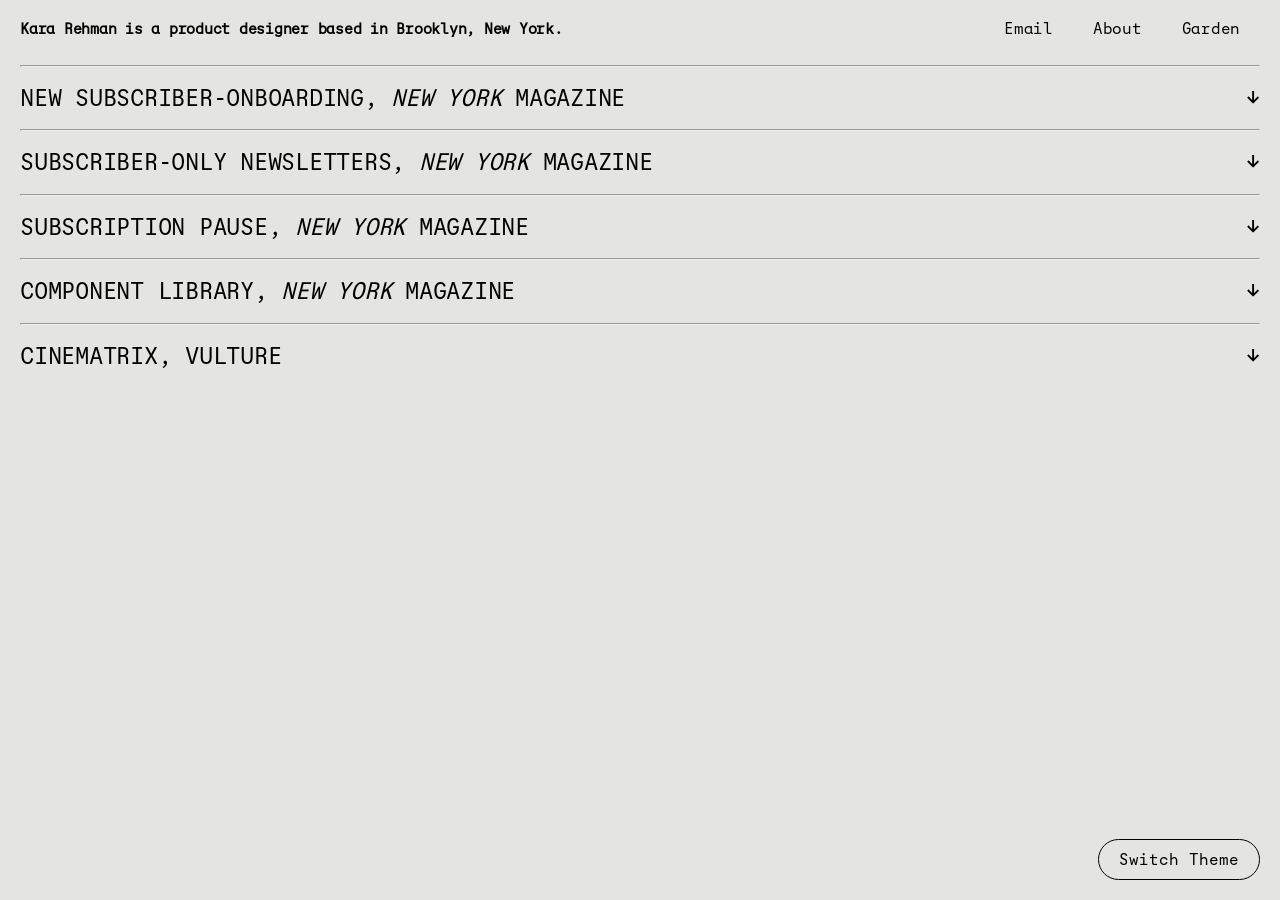
==== index.html @ 1048202b "Update index.html" ====
<html>
  <head>
     <title>Kara Rehman</title>
     <meta property="og:title" content="Kara Rehman">
     <meta property="og:type" content="website">
     <meta property="og:url" content="https://kararehman.github.io/">
     <meta property="og:description" content="Kara Rehman is a product designer based in Brooklyn, New York.">
     <meta property="og:site_name" content="Kara Rehman">
     <meta property="og:image" content="docs/mobileonboardingflow.png">
     <meta name="viewport" content="width=device-width, initial-scale=1.0">
     <link href="line.css">
    <link id="theme-stylesheet" rel="stylesheet" href="style.css">
  </head>
  
<body>
<div class="header">
       <h1>Kara Rehman is a product designer based in Brooklyn, New York.</h1>
  <div class="navigation">
    <div class="navbutton"><a href="mailto: karaewilson16@gmail.com">Email</a></div>
    <div class="navbutton"><a href="about.html">About</a></div>
    <div class="navbutton"><a href="garden.html">Garden</a></div>

    </div>
    </div>
  
       <div class="river">
         <div class="projectcard"><hr>
            <div class="projectcontent">
              <div class="projecttext">
              <div class="collapsedpreview">
                <div class="projectname">New Subscriber-Onboarding, <i>New York</i> Magazine</div><div class="projectname">↓</div></div></div>
                <div class="expandedpreview">
                <div class="projectdescription">Project Goal: design an onboarding experience for new subscribers after they have created an account and paid for their subscription that feels quick and gets the user back to the article reading experience in a way that is as frictionless as possible.
                <br><br>
                  Project Impact: increased newsletter sign-ups and marketing email engagement, strengthening retention
                </div>
                  <div class="imgcarousel"><div class="projectimg"> <img src='docs/onboardingviewports.png'></div><div class="projectimg"> <img src='docs/mobileonboardingflow.png'></div><div class="projectimg"> <img src='docs/onboardingentrypoint.png'></div><div class="projectimg"> <img src='docs/mobileonboarding-NLcard.png'></div><div class="projectimg"> <img src='docs/buttoncopy.png'></div><div class="projectimg"> <img src='docs/mobileonboarding-returntoreadingcard.png'></div></div>
                  </div>
                </div>
              </div>

         
          <div class="projectcard"><hr>
            <div class="projectcontent">
              <div class="projecttext">
              <div class="collapsedpreview">
                <div class="projectname">Subscriber-Only Newsletters, <i>New York</i> Magazine</div><div class="projectname">↓</div></div></div>
                <div class="expandedpreview">
                <div class="projectdescription">Project Goal: integrate a new editorial model of subscriber-only newsletters into the existing Newsletters experience (anonymous users can sign up for any newsletter without a subscription) so that some newsletters are deemed premium and offered only to subscribers
                
                <br><br>
                  Project Impact: increased conversion via subscriber-only newsletter sign-ups
                </div>
                  <div class="imgcarousel"><div class="projectimg"> <img src='docs/newsletterpage.png'></div><div class="projectimg"> <img src='docs/newslettersectionbefore.png'></div><div class="projectimg"> <img src='docs/newslettersectionafter.png'></div><div class="projectimg"><img src='docs/newslettercardbefore.png'></div><div class="projectimg"><img src='docs/newslettercardafter.png'></div><div class="projectimg"> <img src='docs/modals.png'></div><div class="projectimg"> <img src='docs/newslettersinregwall.png'></div></div>
                  </div>
                </div>
              </div>
     

    <div class="projectcard"><hr>
            <div class="projectcontent">
              <div class="projecttext">
              <div class="collapsedpreview">
                <div class="projectname">Subscription Pause, <i>New York</i> Magazine</div><div class="projectname">↓</div></div></div>
                <div class="expandedpreview">
                <div class="projectdescription">Project Goal: design a way for users to pause their subscription at any point in their billing cycle, taking into account that a pause can be scheduled but not officially paused until the next billing date.
                
                <br><br>
                  Project Impact: decreased subscription cancelations
                </div>
                  <div class="imgcarousel"><div class="projectimg"><img src='docs/pausetoutdesktop.png'></div><div class="projectimg"><img src='docs/managesubscription.png'></div><div class="projectimg"> <img src='docs/subspauseconfirm.png'></div><div class="projectimg"><img src='docs/subspausemobile.png'></div><div class="projectimg"><img src='docs/pausescheduled.png'></div><div class="projectimg"><img src='docs/dunning.png'></div></div>
                  </div>
                </div>
              </div>
 

    <div class="projectcard"><hr>
            <div class="projectcontent">
              <div class="projecttext">
              <div class="collapsedpreview">
                <div class="projectname">Component Library, <i>New York</i> Magazine</div><div class="projectname">↓</div></div></div>
                <div class="expandedpreview">
                <div class="projectdescription">Project Goal: build a flexible system of components for all six NYM brands that can be used for building out layouts, templates, and pages to ground all new feature design work.
                
                <br><br>
                  Project Impact: designers could assemble new subscriber experiences in a fraction of the time it used to take.
                </div>
                 <div class="imgcarousel"><div class="projectimg"> <img src='docs/articleledes.png'></div><div class="projectimg"> <img src='docs/tertiaryzonecomponent.png'></div><div class="projectimg"><img src='docs/cliffcomponent.png'></div><div class="projectimg"> <img src='docs/Regwallcomponent.png'></div></div>
                  </div>
                </div>
              </div>
        

   <div class="projectcard"><hr>
            <div class="projectcontent">
              <div class="projecttext">
              <div class="collapsedpreview">
                <div class="projectname">Cinematrix, Vulture</div><div class="projectname">↓</div></div></div>
                <div class="expandedpreview">
                <div class="projectdescription">Project Goal: restyle the <a href="https://moviegrid.io/"><u>Movie Grid</u></a> to align with Vulture brand styles while remaining faithful to the original structure of the game. 
                 <br><br>
                  Project Impact: increased page views across Vulture content, increased subscriber conversion
                
                </div>
                <div class="imgcarousel"><div class="projectimg"> <img src='docs/cinematrix.png'></div><div class="projectimg"><img src='docs/cinematrixendscreens.png'></div></div>
                  </div>
                </div>
              </div>
            </div>

         <button id="theme-toggle" onclick="toggleTheme()">Switch Theme</button>


         <script src="script.js"></script>
     </body>
</html>
---- style.css ----
@font-face {
  font-family: 'AugerMonoRegular';
  src: url('docs/AugerMonoTEST-Regular.otf');
  font-style: normal;
}

@font-face {
  font-family: 'AugerMonoLight';
  src: url('docs/AugerMonoTEST-Light.otf');
  font-style: normal;
}

@font-face {
  font-family: 'AugerMonoBold';
  src: url('docs/AugerMonoTEST-Bold.otf');
  font-style: normal;
}

@font-face {
  font-family: 'AugerMonoMedium';
  src: url('docs/AugerMonoTEST-Medium.otf');
  font-style: normal;
}

html, body {
  height: 100%;
  margin: 0;
  letter-spacing: -0.25px;
}

h1 {
  font-family: 'AugerMonoRegular', 'Courier New';
  font-size: 15px; 
  color: black;
  display: block;
  margin: 20px;
  max-width: 60%;
  align-items: center;
}

.homebutton {
  font-family: 'AugerMonoBold', 'Courier New';
  font-size: 15px; 
  color: black;
  position: fixed;
  top: 20px; 
  left: 20px; 
}

::selection {
background-color: black;
  color: white;
}

body {
  background-color: #E4E5E0;
  display: flex;
  flex-direction: column;
  min-height: 100vh;
}

.header {
  display: flex; 
  flex-direction: row; 
  justify-content: space-between; 
}

.navigation {
padding: 0px 20px; 
  display: flex;
  flex-direction: row; 
}

.navbutton {
  font-family: 'AugerMonoRegular', 'Courier New';
  font-size: 16px; 
  color: black; 
  display: flex; 
  flex-direction: row; 
  padding: 0px 20px;
  align-items: center;     /* Vertical */
}

a, a:active {
text-decoration: none;
  color: black;
}

.river {
  box-sizing: border-box;
  max-width: 100%;
  padding: 0px 20px;
}

.projectcard {
  width: 100%;
  overflow: hidden;
  flex: 1;
}

.projectcontent {
  margin: 0px;
  overflow: hidden;
}

.projectname {
  font-family: 'AugerMonoRegular', 'Courier New';
  font-size: 24px; 
  color: black;
  display: block;
  margin-bottom: 20px; 
  line-height: 110%;
  text-transform: uppercase; 
  }

.projectname:hover {
  color: red;
}


.projectdescription {
  font-family: 'AugerMonoLight', 'Courier New';
  font-size: 15px; 
  color: black;
  display: block;
  width: 60%;
  margin: 0px 0px 20px 0px;
}

.imgcarousel {
  display: flex;
  flex-direction: row;
  overflow-x: scroll;
  scroll-snap-type: x mandatory;
  align-items: center;
  gap: 16px;
  max-height: 363px;
}

.projectimg {
  padding: 10px 10px 10px 0px; 
  scroll-snap-align: start;
  height: 363px; /* set whatever max height you want */
  max-height: 363px;
  align-items: stretch;
}

.projectimg img {
  border-radius: 10px;
  height: 100%;
  width: auto;
  max-height: 100%;
  object-fit: contain;
}

.projectimg img {
  max-height: 100%;
  width: auto;
  object-fit: contain;
}

.expandedpreview {
  display: none;  
  transition: all 0.3s ease;
}

.projectcard.open .expandedpreview {
  display: block;
}

.projectcard.open .collapsedpreview .projectname:last-child {
  transform: rotate(180deg);
}

.collapsedpreview {
  position: relative; 
  top: 10px;
  display: flex;
  flex-direction: row;
  justify-content: space-between;
  align-items: center;
  cursor: pointer;
}

.collapsedpreview .projectname:last-child {
  display: inline-block;
  transition: transform 0.3s ease;
}

.collapsedpreview .projectname:first-child {
  flex: 1;
}

.aboutdescription {
  font-family: 'AugerMonoRegular', 'Courier New';
  font-size: 32px; 
  letter-spacing: -1.5px;
  color: black;
  max-width: 50ch;
  min-height: 100vh;
  margin: 60px 20px;
}

#theme-toggle {
  font-family: 'AugerMonoRegular', 'Courier New';
  font-size: 16px; 
  padding: 10px 20px; 
  border: black 1px solid; 
  border-radius: 100px;
  position: fixed; 
  bottom: 20px; 
  right: 20px; 
  cursor: pointer; 
  text-transform: none; 
  background-color: #E4E5E0;
  color: black;
}

#theme-toggle:hover {
  background-color: black;
  color: white;
  text-transform: italic; 
}

.gardentitle {
  font-family: 'AugerMonoRegular', 'Courier New';
  font-size: 64px; 
  color: black;
  display: block;
  margin: 20px;
  max-width: 60%;
}

.gardenproject-title {
  font-family: 'AugerMonoRegular', 'Courier New';
  font-size: 15px; 
  color: black;
  display: block;
  margin: 20px 0px 0px 0px;
}

.gardenproject-description {
  font-family: 'AugerMonoRegular', 'Courier New';
  font-size: 13px; 
  color: black;
  display: block;
  margin: 20px 0px 0px 0px;
}

.garden-container {
  position: relative; 
  margin: 20px;
  display: flex;
  flex-direction: row;
  grid-template-columns: repeat(auto-fit, minmax(500px, 1fr));
  gap: 1.5rem; 
}

.gardenproj-container {
  display: flex;
  flex-direction: column;
  width: 100%;
  min-width: 0;
}

.gardenimg {
  border: 1px dashed black;
  border-radius: 4px;
  max-width: 600px;
  height: auto;
  object-fit: contain;
  display: block;
  margin: 20px 0px 0px 0px;
}


/* mobile styles */

@media (min-width: 200px) and (max-width:768px) {
 body {
  margin: 0;
  padding: 20px;
}

  h1 {
  max-width: 100%;
  line-height: 115%;
  margin: 0px 0px 20px 0px;
}

.imgcarousel {
    display: flex;
    flex-direction: row;
    overflow-x: scroll;
    scroll-snap-type: x mandatory;
    -webkit-overflow-scrolling: touch;
    width: 100%;
    height: auto; /* let content define height */
    gap: 16px;
    padding: 0 16px; /* optional: inset so first/last image isn't flush to edge */
    box-sizing: border-box;
  }

.projectimg {
    flex: 0 0 calc(100% - 32px); /* subtract gap+padding so it still snaps one at a time */
    scroll-snap-align: start;
    padding: 20px 0px; /* remove right padding so it fills edge to edge */
    box-sizing: border-box;
  }

 .projectimg img {
    width: 100%;   /* fill the full width */
    height: auto;  /* maintain aspect ratio */
    object-fit: contain;
  }


.projectcard {
  overflow-x: visible; /* or remove overflow-x: hidden — it clips the carousel */
}
  
.projectcontent {
  display: flex;
  flex-direction: column;
  margin: 20px 0px;
}
  
.projecttext, .projecttext::before,
.projecttext::after  {
    width: 100%;
    padding: 0px;
    box-sizing: border-box;
}

  .projectdescription {
  width: 100%;
  }

  .links {
  display: flex; 
  flex-direction: row; 
  justify-content: start; 
  padding: 0px;
}

  .navigation {
  display: flex;
  flex-direction: column; 
}

.navbutton {
  padding: 0px;
  align-items: end;
  }
  
 .projectcard.open .expandedpreview {
    display: flex;
    flex-direction: column;
  }

  .collapsedpreview {
    position: relative;
    padding-right: 30px; /* make room for the arrow */
  }

  .collapsedpreview .projectname:last-child {
    position: absolute;
    top: 0;
    right: 0;
  }

  .aboutdescription {
  font-size: 18px;
  line-height: 110%;
  display: grid;
  align-items: center;     /* Vertical */
  width: 100%;
  margin: 40px 0px; 
}

  .river {
  box-sizing: border-box;
  max-width: 100%;
  padding: 0px;
}
  
  .projectname {
  font-size: 20px; 
  }

  .thumbnail {
  display: none;
}

  .garden-container {
  position: relative; 
  margin: 20px;
  display: flex;
  flex-direction: column;
  grid-template-columns: repeat(auto-fit, minmax(500px, 1fr));
  gap: 1.5rem; 
}

  .gardenproj-container {
    grid-template-columns: 1fr;
  }
  
}​
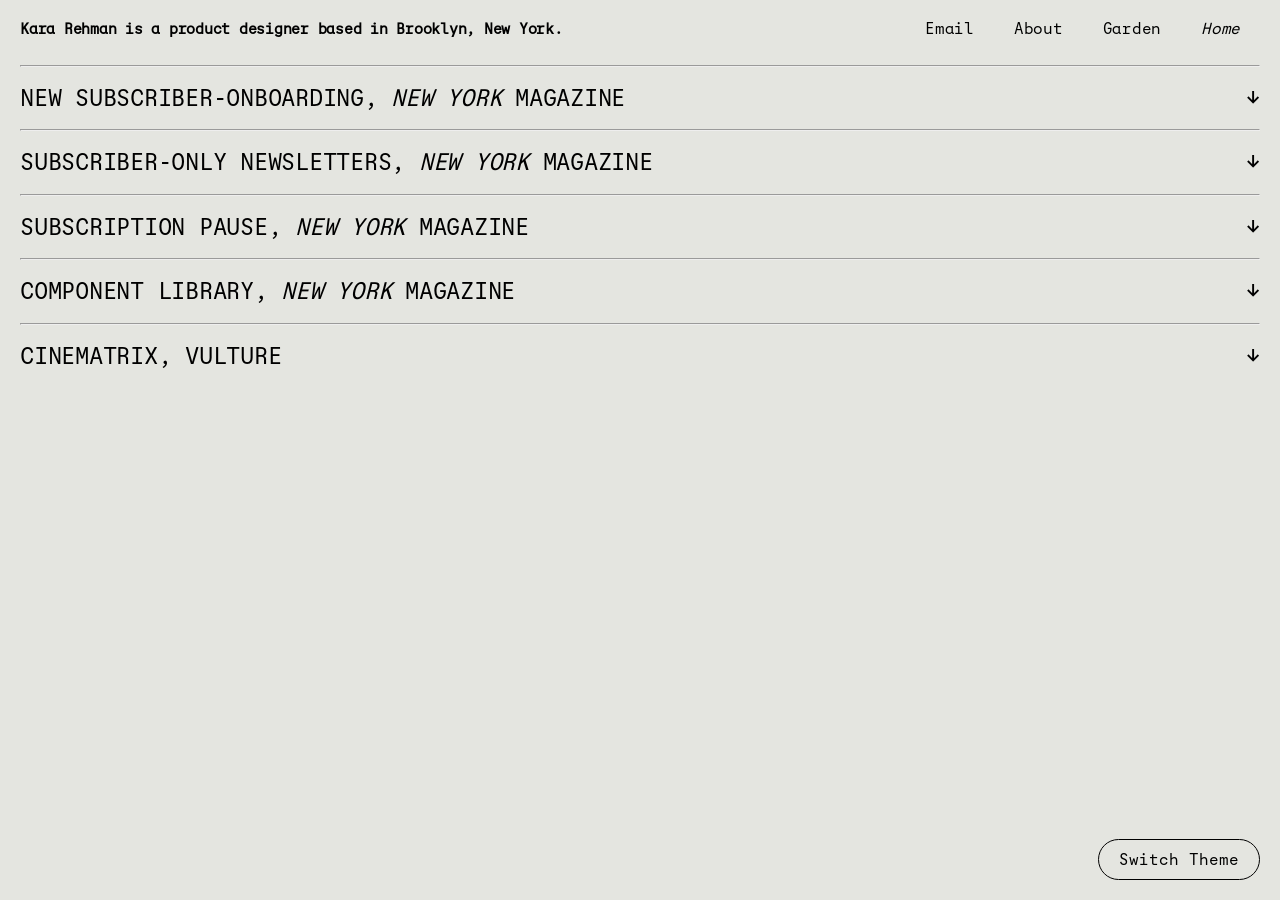
==== commit cf592f89: "Update index.html" ====
--- a/index.html
+++ b/index.html
@@ -19,6 +19,7 @@
     <div class="navbutton"><a href="mailto: karaewilson16@gmail.com">Email</a></div>
     <div class="navbutton"><a href="about.html">About</a></div>
     <div class="navbutton"><a href="garden.html">Garden</a></div>
+    <div class="navbutton"><a href="index.html"><i>Home</i></a></div>
 
     </div>
     </div>
--- a/style.css
+++ b/style.css
@@ -250,10 +250,10 @@
 .garden-container {
   position: relative; 
   margin: 20px;
-  display: flex;
-  flex-direction: row;
-  grid-template-columns: repeat(auto-fit, minmax(500px, 1fr));
-  gap: 1.5rem; 
+  display: grid;
+  grid-template-columns: repeat(2, 1fr);
+  gap: 1.5rem;
+  max-width: 1224px;
 }
 
 .gardenproj-container {
@@ -267,6 +267,7 @@
   border: 1px dashed black;
   border-radius: 4px;
   max-width: 600px;
+  width: 100%;
   height: auto;
   object-fit: contain;
   display: block;
@@ -397,7 +398,7 @@
   margin: 20px;
   display: flex;
   flex-direction: column;
-  grid-template-columns: repeat(auto-fit, minmax(500px, 1fr));
+  grid-template-columns: 1fr;
   gap: 1.5rem; 
 }
 
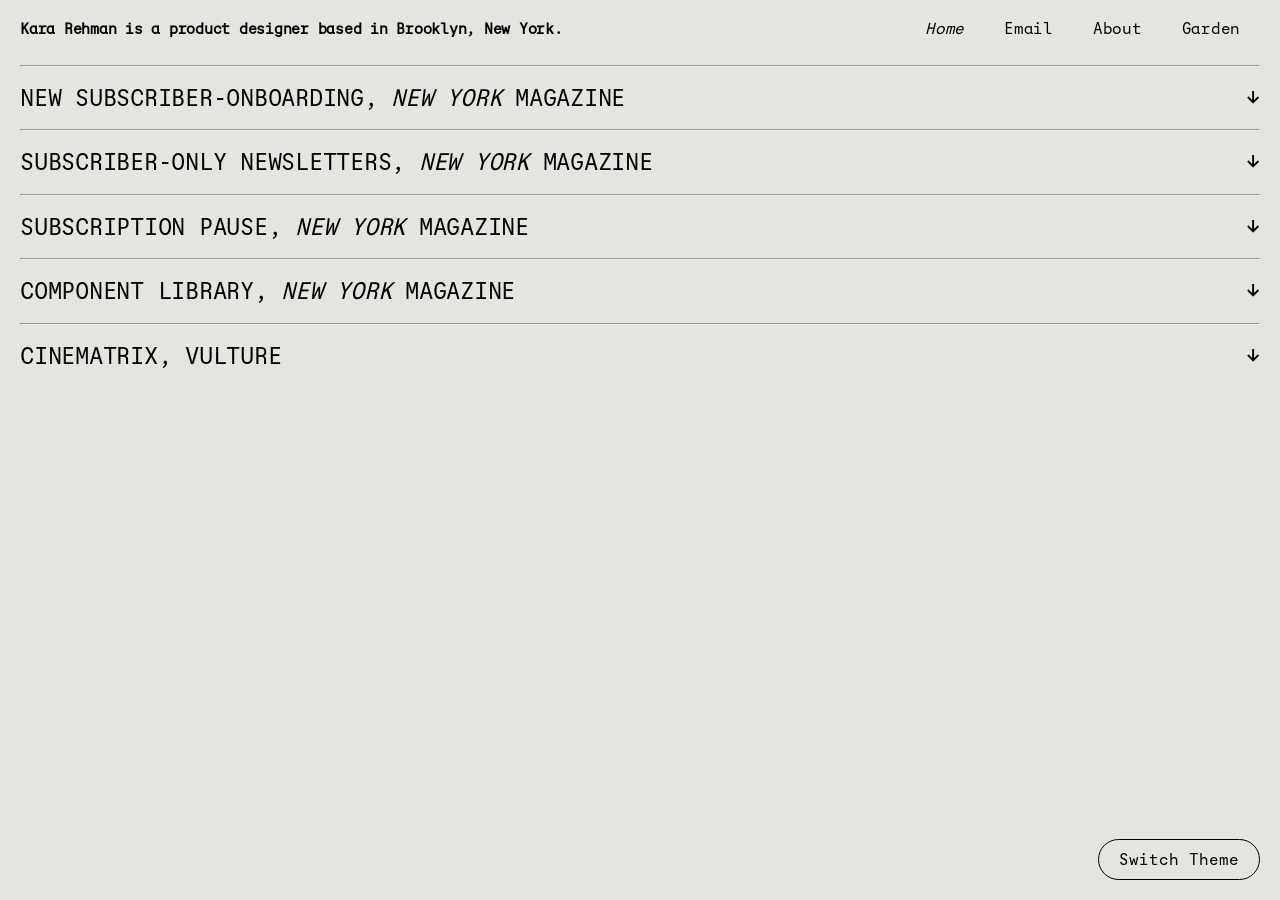
==== commit 528db3c5: "Update index.html" ====
--- a/index.html
+++ b/index.html
@@ -16,10 +16,10 @@
 <div class="header">
        <h1>Kara Rehman is a product designer based in Brooklyn, New York.</h1>
   <div class="navigation">
+    <div class="navbutton"><a href="index.html"><i>Home</i></a></div>
     <div class="navbutton"><a href="mailto: karaewilson16@gmail.com">Email</a></div>
     <div class="navbutton"><a href="about.html">About</a></div>
     <div class="navbutton"><a href="garden.html">Garden</a></div>
-    <div class="navbutton"><a href="index.html"><i>Home</i></a></div>
 
     </div>
     </div>
--- a/style.css
+++ b/style.css
@@ -79,6 +79,10 @@
   flex-direction: row; 
   padding: 0px 20px;
   align-items: center;     /* Vertical */
+}
+
+.navbutton:hover {
+  color: red; 
 }
 
 a, a:active {
@@ -214,6 +218,7 @@
   text-transform: none; 
   background-color: #E4E5E0;
   color: black;
+  display: hidden;
 }
 
 #theme-toggle:hover {
@@ -227,13 +232,13 @@
   font-size: 64px; 
   color: black;
   display: block;
-  margin: 20px;
+  margin: 20px 0px 0px 20px;
   max-width: 60%;
 }
 
 .gardenproject-title {
   font-family: 'AugerMonoRegular', 'Courier New';
-  font-size: 15px; 
+  font-size: 20px; 
   color: black;
   display: block;
   margin: 20px 0px 0px 0px;
@@ -266,10 +271,9 @@
 .gardenimg {
   border: 1px dashed black;
   border-radius: 4px;
-  max-width: 600px;
   width: 100%;
-  height: auto;
-  object-fit: contain;
+  height: 300px;
+  object-fit: cover;
   display: block;
   margin: 20px 0px 0px 0px;
 }
@@ -286,7 +290,8 @@
   h1 {
   max-width: 100%;
   line-height: 115%;
-  margin: 0px 0px 20px 0px;
+  margin: 20px 0px 0px 0px;
+  position: relative; 
 }
 
 .imgcarousel {
@@ -346,7 +351,11 @@
 
   .navigation {
   display: flex;
-  flex-direction: column; 
+  flex-direction: row; 
+  position: fixed;
+    top: 20px;
+  margin: 20px 0px;
+  justify-content: space-between;
 }
 
 .navbutton {
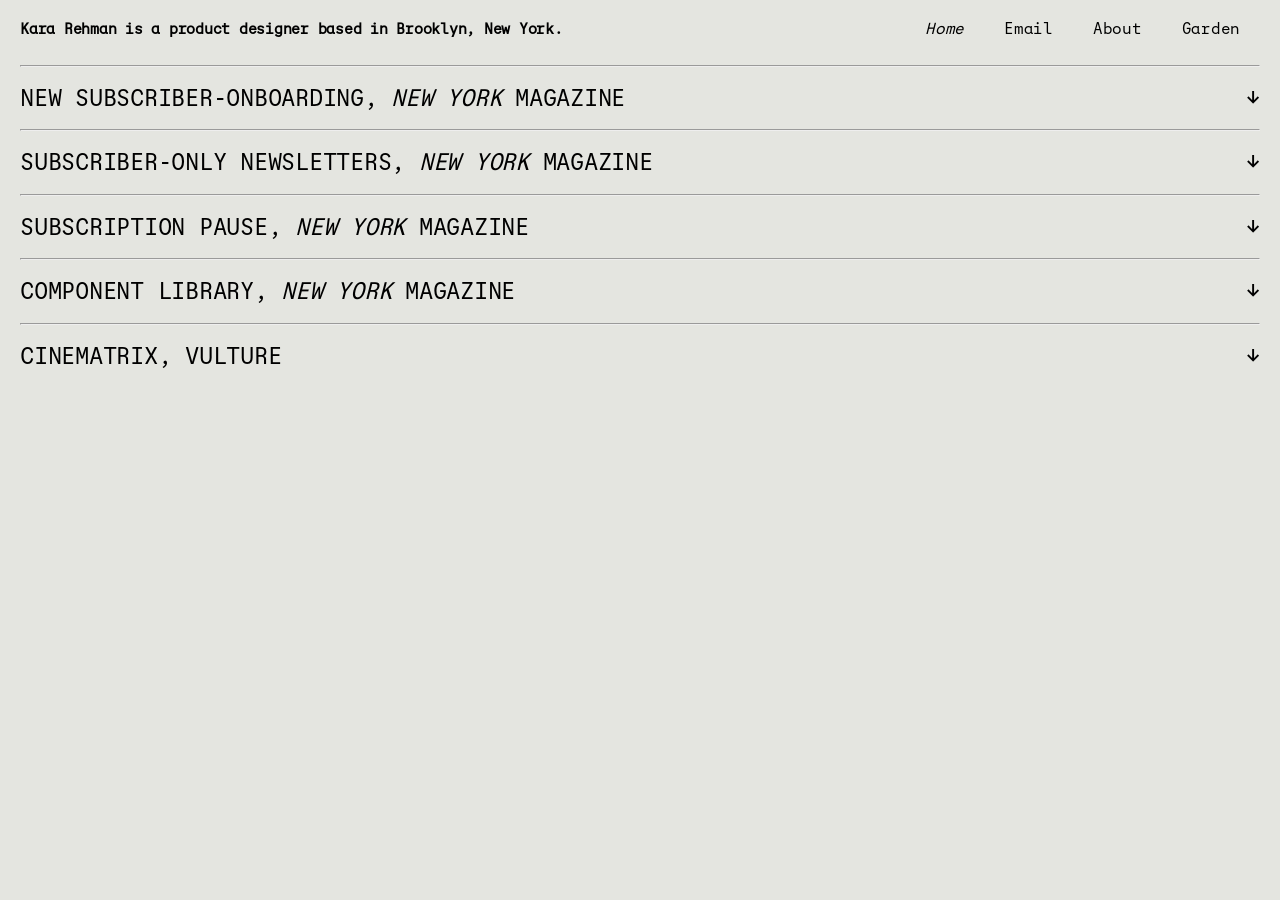
==== commit f6f82917: "Expand image carousel with more project images Added additional images to the image carousel." ====
--- a/index.html
+++ b/index.html
@@ -86,7 +86,7 @@
                 <br><br>
                   Project Impact: designers could assemble new subscriber experiences in a fraction of the time it used to take.
                 </div>
-                 <div class="imgcarousel"><div class="projectimg"> <img src='docs/articleledes.png'></div><div class="projectimg"> <img src='docs/tertiaryzonecomponent.png'></div><div class="projectimg"><img src='docs/cliffcomponent.png'></div><div class="projectimg"> <img src='docs/Regwallcomponent.png'></div></div>
+                 <div class="imgcarousel"><div class="projectimg"> <img src='docs/articleledes.png'></div><div class="projectimg"> <img src='docs/tertiaryzonecomponent.png'></div><div class="projectimg"><img src='docs/cliffcomponent.png'></div><div class="projectimg"> <img src='docs/Regwallcomponent.png'></div><div class="projectimg"> <img src='docs/content card.png'></div><div class="projectimg"> <img src='docs/Content card variations.png'></div><div class="projectimg"> <img src='docs/Layout.png'></div><div class="projectimg"> <img src='docs/Ledes.png'></div><div class="projectimg"> <img src='docs/Standardarticle.png'></div><div class="projectimg"> <img src='docs/Feature Vertical.png'></div><div class="projectimg"> <img src='docs/Feature.png'></div></div>
                   </div>
                 </div>
               </div>
--- a/style.css
+++ b/style.css
@@ -197,7 +197,7 @@
 
 .aboutdescription {
   font-family: 'AugerMonoRegular', 'Courier New';
-  font-size: 32px; 
+  font-size: 24px; 
   letter-spacing: -1.5px;
   color: black;
   max-width: 50ch;
@@ -218,7 +218,7 @@
   text-transform: none; 
   background-color: #E4E5E0;
   color: black;
-  display: hidden;
+  display: none;
 }
 
 #theme-toggle:hover {
@@ -234,6 +234,7 @@
   display: block;
   margin: 20px 0px 0px 20px;
   max-width: 60%;
+  letter-spacing: -2px;
 }
 
 .gardenproject-title {
@@ -249,33 +250,65 @@
   font-size: 13px; 
   color: black;
   display: block;
-  margin: 20px 0px 0px 0px;
+  margin: 10px 0px 0px 0px;
 }
 
 .garden-container {
-  position: relative; 
+  position: relative;
   margin: 20px;
-  display: grid;
-  grid-template-columns: repeat(2, 1fr);
-  gap: 1.5rem;
+  width: calc(100% - 40px);
   max-width: 1224px;
+  min-height: 100vh; /* fallback before JS sets the real height */
+  overflow: visible;
 }
 
 .gardenproj-container {
-  display: flex;
-  flex-direction: column;
-  width: 100%;
-  min-width: 0;
+  position: absolute;
+  cursor: pointer;
+}
+
+.gardenproj-container .gardenproject-title,
+.gardenproj-container .gardenproject-description {
+  display: none;
 }
 
 .gardenimg {
   border: 1px dashed black;
   border-radius: 4px;
-  width: 100%;
-  height: 300px;
-  object-fit: cover;
-  display: block;
-  margin: 20px 0px 0px 0px;
+  display: block;
+  max-width: 600px;
+  max-height: 600px;
+  width: auto;
+  height: auto;
+  margin: 0;
+}
+
+#garden-caption {
+  position: fixed;
+  bottom: 20px;
+  right: 20px;
+  max-width: 280px;
+  padding: 16px;
+  background-color: #E4E5E0;
+  opacity: 0;
+  pointer-events: none;
+  transition: opacity 0.15s ease;
+  z-index: 100;
+}
+
+#garden-caption.visible {
+  opacity: 1;
+}
+
+#garden-caption .caption-title {
+  font-family: 'AugerMonoRegular', 'Courier New';
+  font-size: 16px;
+  margin-bottom: 8px;
+}
+
+#garden-caption .caption-description {
+  font-family: 'AugerMonoRegular', 'Courier New';
+  font-size: 13px;
 }
 
 
@@ -283,8 +316,8 @@
 
 @media (min-width: 200px) and (max-width:768px) {
  body {
-  margin: 0;
-  padding: 20px;
+  margin: 20px;
+  padding-top: 40px;
 }
 
   h1 {
@@ -292,6 +325,10 @@
   line-height: 115%;
   margin: 20px 0px 0px 0px;
   position: relative; 
+}
+
+  .header {
+  margin: 10px 0px 20px 0px;
 }
 
 .imgcarousel {
@@ -353,14 +390,13 @@
   display: flex;
   flex-direction: row; 
   position: fixed;
-    top: 20px;
-  margin: 20px 0px;
-  justify-content: space-between;
+  justify-content: space-evenly;
+  padding: 0px; 
 }
 
 .navbutton {
-  padding: 0px;
-  align-items: end;
+  padding: 0px 10px 0px 0px;
+  align-self: flex-end;
   }
   
  .projectcard.open .expandedpreview {
@@ -402,17 +438,42 @@
   display: none;
 }
 
-  .garden-container {
-  position: relative; 
-  margin: 20px;
-  display: flex;
-  flex-direction: column;
-  grid-template-columns: 1fr;
-  gap: 1.5rem; 
-}
-
-  .gardenproj-container {
-    grid-template-columns: 1fr;
-  }
+  .gardentitle {
+  margin: 20px 0px 0px 0px;
+}
+ .garden-container {
+  position: relative;
+  width: calc(100% - 40px);
+  height: calc(100vh - 40px);
+  margin: 0px;
+  overflow: hidden;
+}
+
+.gardenimg {
+  max-width: min(48vw, 220px);
+  max-height: min(40vh, 220px);
+}
+
+.gardenproj-container .gardenproject-title,
+.gardenproj-container .gardenproject-description {
+  display: none; /* stays hidden here on mobile too — shown via tap in the caption box */
+}
+
+#garden-caption {
+  left: 0;
+  right: 0;
+  bottom: 0;
+  width: 100%;
+  max-width: 100%;
+  transform: none;
+  text-align: center;
+  padding: 16px 20px;
+  box-sizing: border-box;
+  border-radius: 0;
+}
+
+#scroll-cue {
+  display: none; /* nothing to scroll to on mobile — everything fits in one screen */
+}
   
 }​
